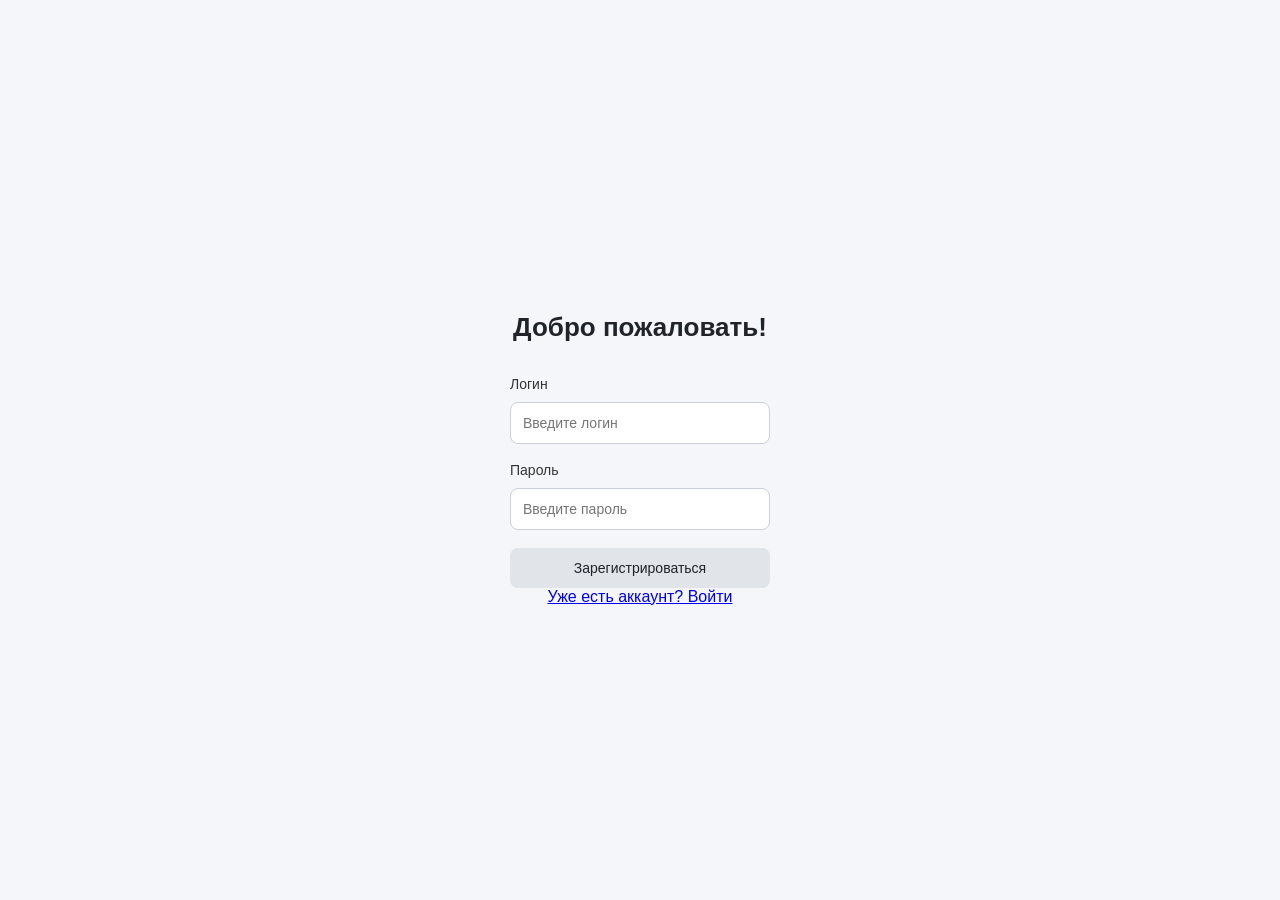
==== server/app/templates/register.html @ 2b7163c1 "делаю фронтенд" ====
<!DOCTYPE html>
<html lang="ru">
<head>
    <meta charset="UTF-8">
    <link rel="stylesheet" href="../static/style.css">
    <script src="../static/script.js" defer></script>
    <title>TOTP Authentication</title>
</head>
<body>
    <h1>Добро пожаловать!</h1>
    <form id="register-form">
        <label for="username">Логин</label>
        <input type="text" name="username" id="username" placeholder="Введите логин" required>

        <label for="password">Пароль</label>
        <input type="password" name="password" id="password" placeholder="Введите пароль" required>

        <button type="submit">Зарегистрироваться</button>
    </form>
<a href="/">Уже есть аккаунт? Войти</a>
</body>
</html>
---- server/app/static/style.css ----
body {
    margin: 0;
    min-height: 100vh;
    display: flex;
    flex-direction: column;
    justify-content: center;
    align-items: center;
    background-color: #f5f6fa;
    font-family: Arial, sans-serif;
}

h1 {
    color: #20232a;
    font-size: 26px;
    text-align: center;
    margin-bottom: 25px;
}

form {
    display: flex;
    flex-direction: column;
    gap: 10px;
    width: 260px;
}

label {
    color: #333333;
    font-size: 14px;
    margin-top: 8px;
}

input {
    padding: 12px;
    font-size: 14px;
    border: 1px solid #cbd0d8;
    border-radius: 8px;
    background-color: white;
    box-sizing: border-box;
    width: 100%;
}

button {
    margin-top: 8px;
    padding: 12px;
    font-size: 14px;
    font-weight: 500;
    color: #20232a;
    background-color: #e1e4e9;
    border: none;
    border-radius: 8px;
    cursor: pointer;
}

button:hover {
    background-color: #cbd0d8;
}
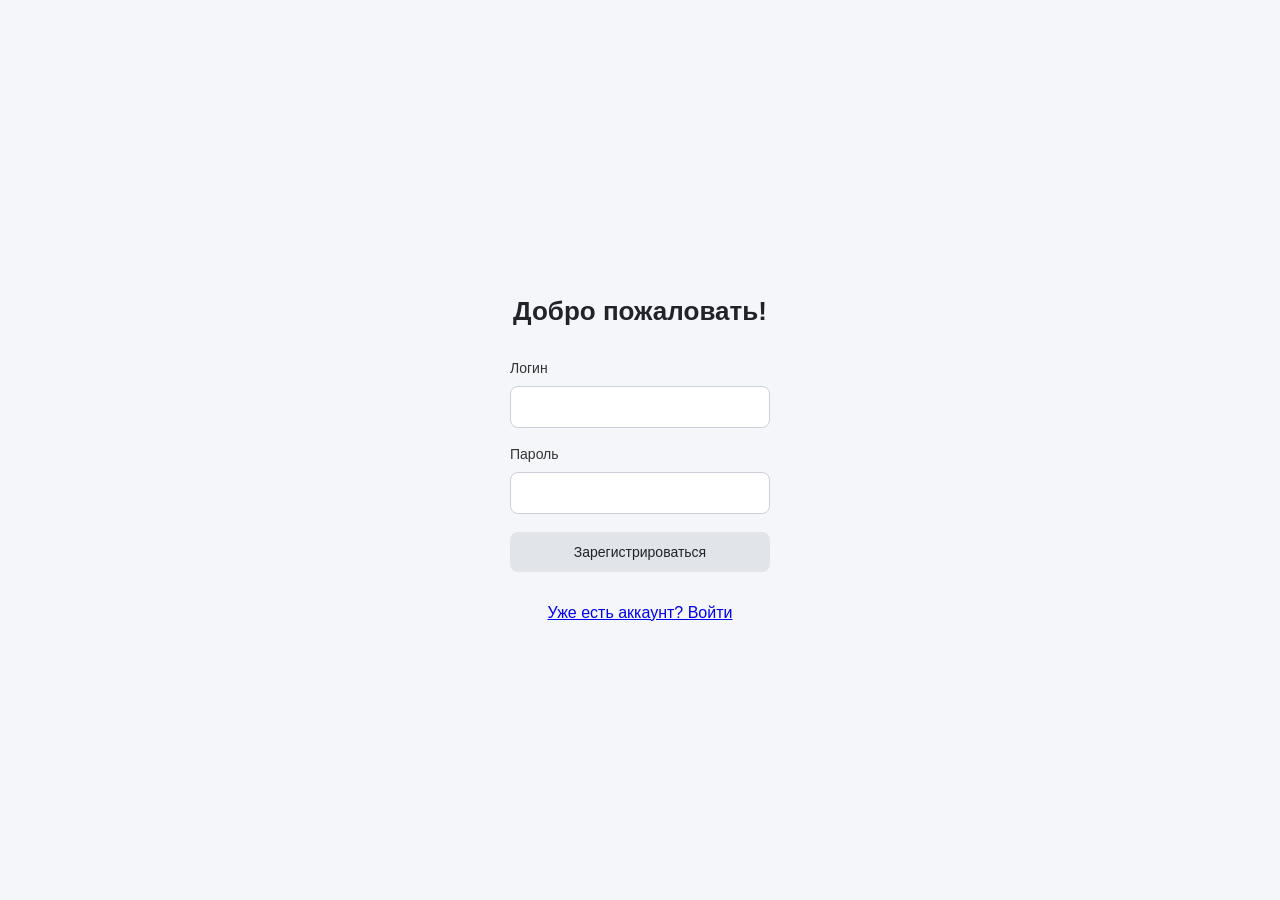
==== commit cc5671a1: "работает авторизация" ====
--- a/server/app/templates/register.html
+++ b/server/app/templates/register.html
@@ -10,13 +10,14 @@
     <h1>Добро пожаловать!</h1>
     <form id="register-form">
         <label for="username">Логин</label>
-        <input type="text" name="username" id="username" placeholder="Введите логин" required>
+        <input type="text" name="username" id="username" minlength="3" required>
 
         <label for="password">Пароль</label>
-        <input type="password" name="password" id="password" placeholder="Введите пароль" required>
+        <input type="password" name="password" id="password" minlength="8" required>
 
         <button type="submit">Зарегистрироваться</button>
     </form>
+    <p id="register-message"></p>
 <a href="/">Уже есть аккаунт? Войти</a>
 </body>
 </html>
--- a/server/app/static/style.css
+++ b/server/app/static/style.css
@@ -53,4 +53,24 @@
 
 button:hover {
     background-color: #cbd0d8;
+}
+
+#totp-form[hidden] {
+  display: none;
+}
+
+#setup-form[hidden] {
+  display: none;
+}
+
+#confirm-form[hidden] {
+  display: none;
+}
+
+#qr-code {
+    margin: 20px auto;
+}
+
+#qr-code[hidden] {
+    display: none;
 }
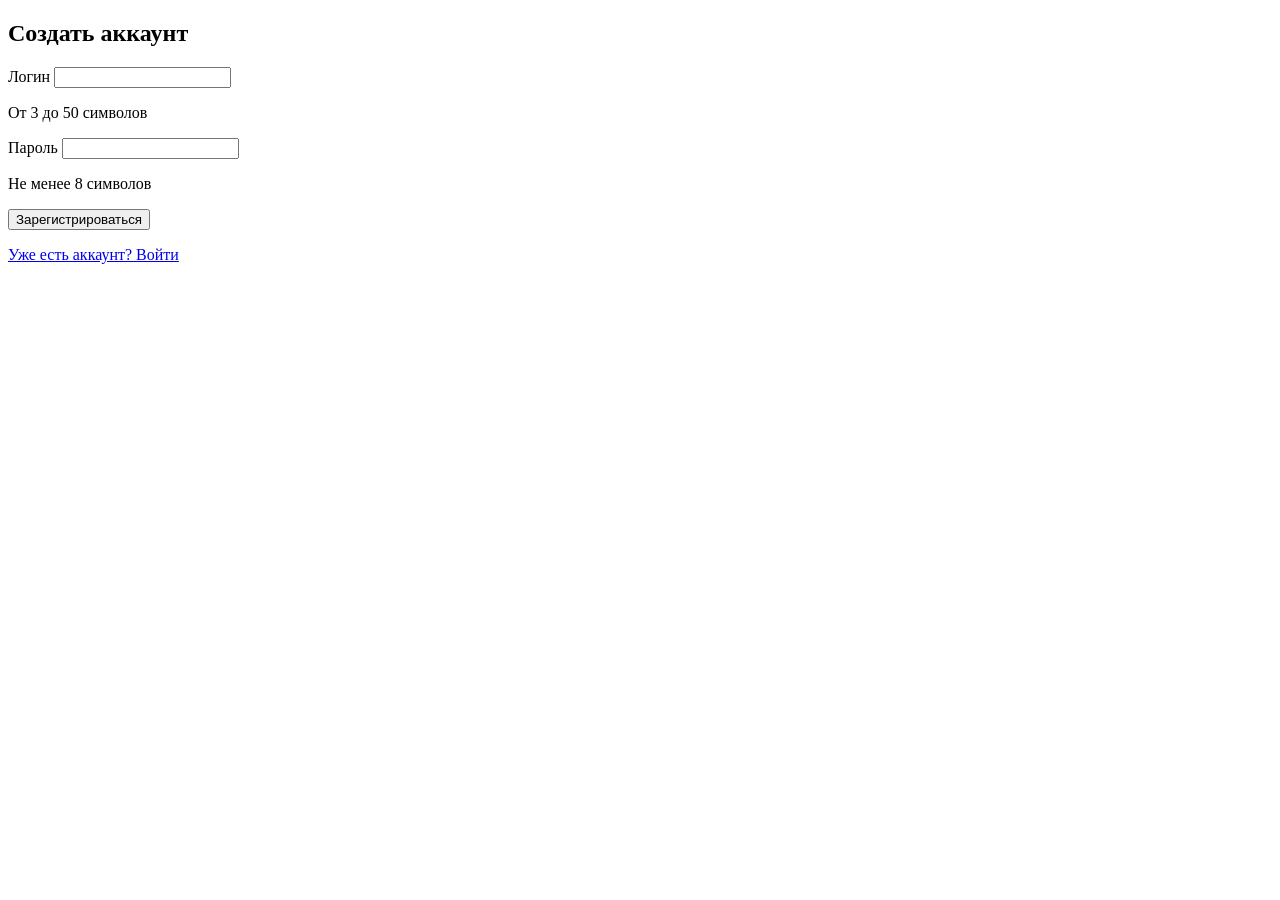
==== commit 7d865690: "chatgpt сделал фронтенд." ====
--- a/server/app/templates/register.html
+++ b/server/app/templates/register.html
@@ -2,22 +2,39 @@
 <html lang="ru">
 <head>
     <meta charset="UTF-8">
-    <link rel="stylesheet" href="../static/style.css">
-    <script src="../static/script.js" defer></script>
-    <title>TOTP Authentication</title>
+    <meta name="viewport" content="width=device-width, initial-scale=1">
+    <title>Регистрация · TOTP Authenticator</title>
+    <link rel="stylesheet" href="/static/style.css">
+    <script src="/static/auth.js" defer></script>
+    <script src="/static/register.js" defer></script>
 </head>
 <body>
-    <h1>Добро пожаловать!</h1>
-    <form id="register-form">
-        <label for="username">Логин</label>
-        <input type="text" name="username" id="username" minlength="3" required>
+<main class="auth">
+    <section id="registration">
+        <h1>Создать аккаунт</h1>
+        <form id="register-form" method="post">
+            <label for="username">Логин</label>
+            <input type="text" name="username" id="username" minlength="3" maxlength="50"
+                   autocomplete="username" aria-describedby="username-hint" required>
+            <p class="hint" id="username-hint">От 3 до 50 символов</p>
 
-        <label for="password">Пароль</label>
-        <input type="password" name="password" id="password" minlength="8" required>
+            <label for="password">Пароль</label>
+            <input type="password" name="password" id="password" minlength="8"
+                   autocomplete="new-password" aria-describedby="password-hint" required>
+            <p class="hint" id="password-hint">Не менее 8 символов</p>
 
-        <button type="submit">Зарегистрироваться</button>
-    </form>
-    <p id="register-message"></p>
-<a href="/">Уже есть аккаунт? Войти</a>
+            <button type="submit">Зарегистрироваться</button>
+        </form>
+        <p class="navigation"><a href="/">Уже есть аккаунт? Войти</a></p>
+    </section>
+
+    <section id="registered" hidden>
+        <h1 class="small-title">Аккаунт создан</h1>
+        <p>Войдите, чтобы подключить двухфакторную аутентификацию.</p>
+        <a class="button" href="/">Перейти ко входу</a>
+    </section>
+
+    <p id="message" class="message" role="status"></p>
+</main>
 </body>
-</html>+</html>
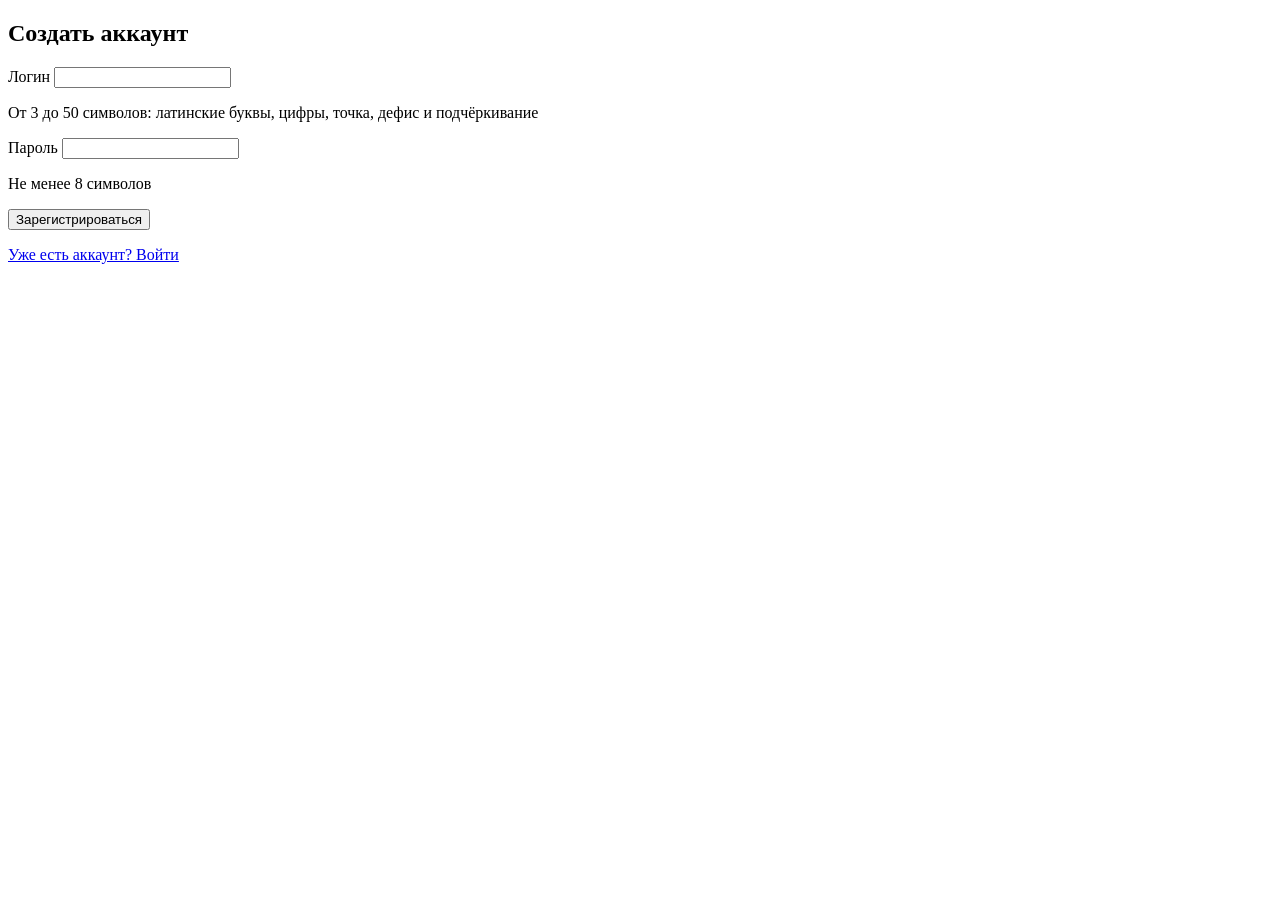
==== commit 8ece871f: "теперь логин только по шаблону" ====
--- a/server/app/templates/register.html
+++ b/server/app/templates/register.html
@@ -15,8 +15,8 @@
         <form id="register-form" method="post">
             <label for="username">Логин</label>
             <input type="text" name="username" id="username" minlength="3" maxlength="50"
-                   autocomplete="username" aria-describedby="username-hint" required>
-            <p class="hint" id="username-hint">От 3 до 50 символов</p>
+                   pattern="[A-Za-z0-9_.\-]+" autocomplete="username" aria-describedby="username-hint" required>
+            <p class="hint" id="username-hint">От 3 до 50 символов: латинские буквы, цифры, точка, дефис и подчёркивание</p>
 
             <label for="password">Пароль</label>
             <input type="password" name="password" id="password" minlength="8"
